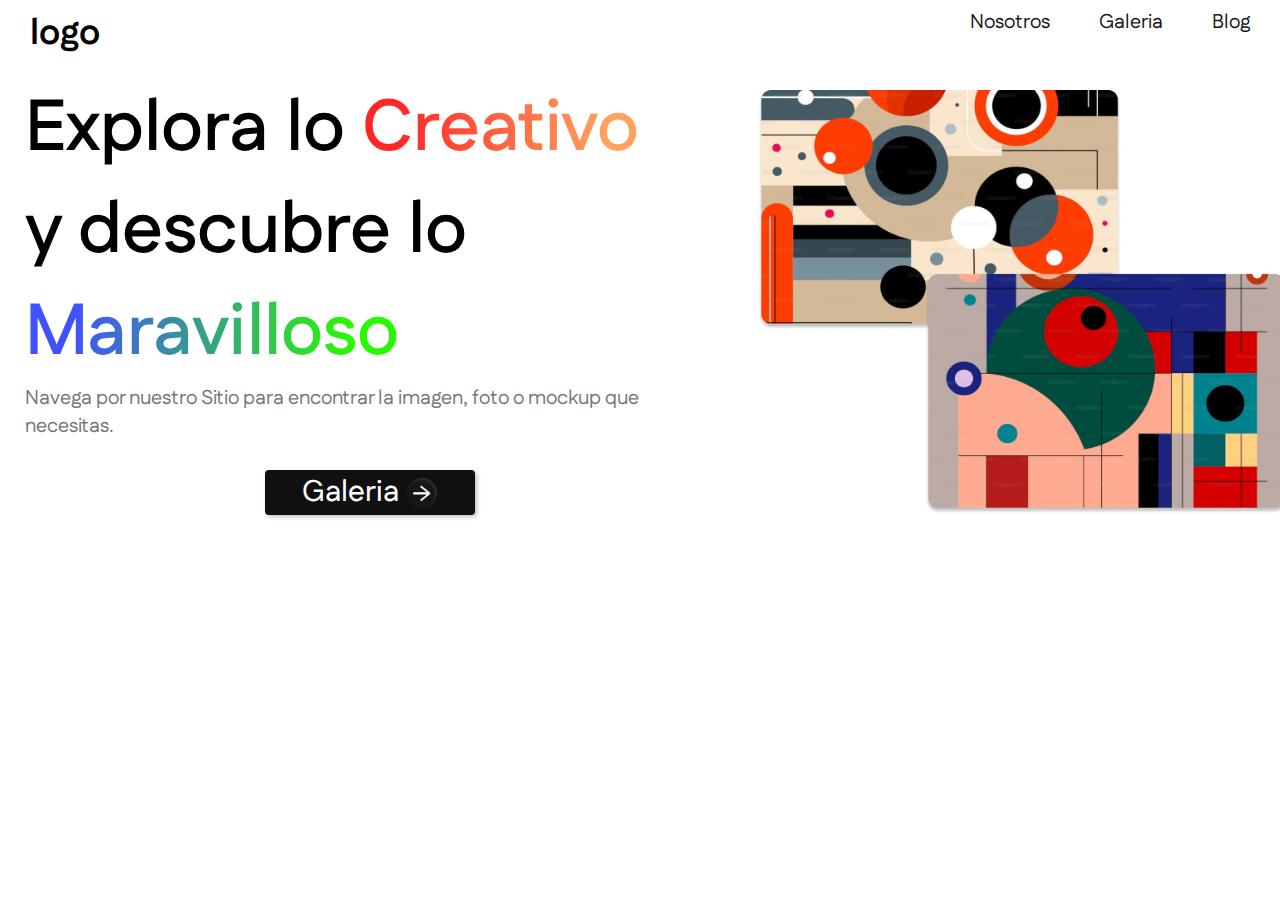
==== src/index.html @ 4ee88a0a "Creacion del Header" ====
<!DOCTYPE html>
<html lang="en">
  <head>
    <meta charset="UTF-8" />
    <meta name="viewport" content="width=device-width, initial-scale=1.0" />
    <title>Galeria de imagen</title>
    <link rel="stylesheet" href="styles.css" />
  </head>
  <body>
    <header class="header-main">
      <section class="header1">
        <h1 class="logo">logo</h1>
        <article class="Descripcion">
          <div class="header__title">
            <h2 class="title">
              Explora lo <span class="desta1">Creativo</span> <br> y descubre lo
              <span class="desta2">Maravilloso</span>
            </h2>
          </div>
          <p class="paragraph">
            Navega por nuestro Sitio para encontrar la imagen, foto o mockup
            que necesitas.
          </p>
          <div class="section-btn">
            <button type="button" class="btn">Galeria
                <img src="../img/Arrow2.png" class="arrow" />
            </button>
            
          </div>
        </article>
      </section>

      <section class="header2">
        <nav class="navigation">
          <a href="#" class="navi">Nosotros</a>
          <a href="#" class="navi">Galeria</a>
          <a href="#" class="navi">Blog</a>
        </nav>

        <picture class="group-img">
          <img src="../img/Imagenes-header.png" class="header__img" />
        </picture>
      </section>
    </header>

    
    </section>
  </body>
</html>
---- src/styles.css ----
* {
  margin: 0;
  box-sizing: border-box;
}

@font-face {
  font-family: "Fustat";
  src: url(../tipografias/Fustat-VariableFont_wght.ttf) format("opentype");
}

body {
  font-family: "Fustat";
}

.header-main {
  display: flex;
  height: 700px;
  justify-content: space-between;
  align-items: flex-start;
  gap: 4px;
}

/* todo: Header uno */
.header1 {
  display: flex;
  width: 714px;
  padding: 8px 0px;
  flex-direction: column;
  justify-content: center;
  align-items: flex-start;
  gap: 4px;
}

.logo {
  position: absolute;
  left: 30px;
  top: 8px;
  font-size: 36px;
}

.Descripcion {
  display: flex;
  padding: 70px 0 0 25px;
  flex-direction: column;
  justify-content: center;
  align-items: flex-start;
  flex: 1 0 0;
  align-self: stretch;
}

.header__title {
  display: flex;
  align-items: center;
  gap: 4px;
  align-self: stretch;
  color: black;
}

.title {
  font-size: 72px;
  font-style: normal;
  font-weight: 600;
  line-height: normal;
}

.desta1 {
  background: linear-gradient(270deg, #ffa260 11.78%, #ff2626 88.22%);
  background-clip: text;
  -webkit-background-clip: text;
  -webkit-text-fill-color: transparent;
}

.desta2 {
  background: linear-gradient(270deg, #29f900 12%, #4151ff 88%);
  background-clip: text;
  -webkit-background-clip: text;
  -webkit-text-fill-color: transparent;
}

.paragraph {
  color: #777575;
  font-size: 20px;
  font-weight: 400;
  margin-bottom: 30px;
}

.section-btn {
  display: flex;
  justify-content: center;
  align-items: center;
  gap: 4px;
  align-self: stretch;
}

.btn {
  display: flex;
  width: 210px;
  align-items: center;
  justify-content: center;
  border: none;
  border-radius: 4px;
  background: #101010;
  color: white;
  font-size: 30px;
  font-weight: 500;
  font-family: "Fustat";
  box-shadow: 2px 2px 4px rgba(0, 0, 0, 0.25);
  gap: 8px;
}

.arrow {
  width: 30px;
  height: 30px;
}

/* todo: Header dos */
.header2 {
  display: flex;
  padding: 8px 0;
  flex-direction: column;
  align-items: flex-start;
  gap: 4px;
  flex: 1 0 0;
  align-self: stretch;
}

.navigation {
  display: flex;
  padding: 0px 30px;
  justify-content: flex-end;
  align-items: center;
  gap: 49px;
  align-self: stretch;
}

.navi {
  color: #161616;
  font-size: 20px;
  font-weight: 400;
  text-decoration: none;
}

.header__img {
  position: relative;
  left: 40px;
  top: 50px;
  width: 530px;
  height: 424px;
}
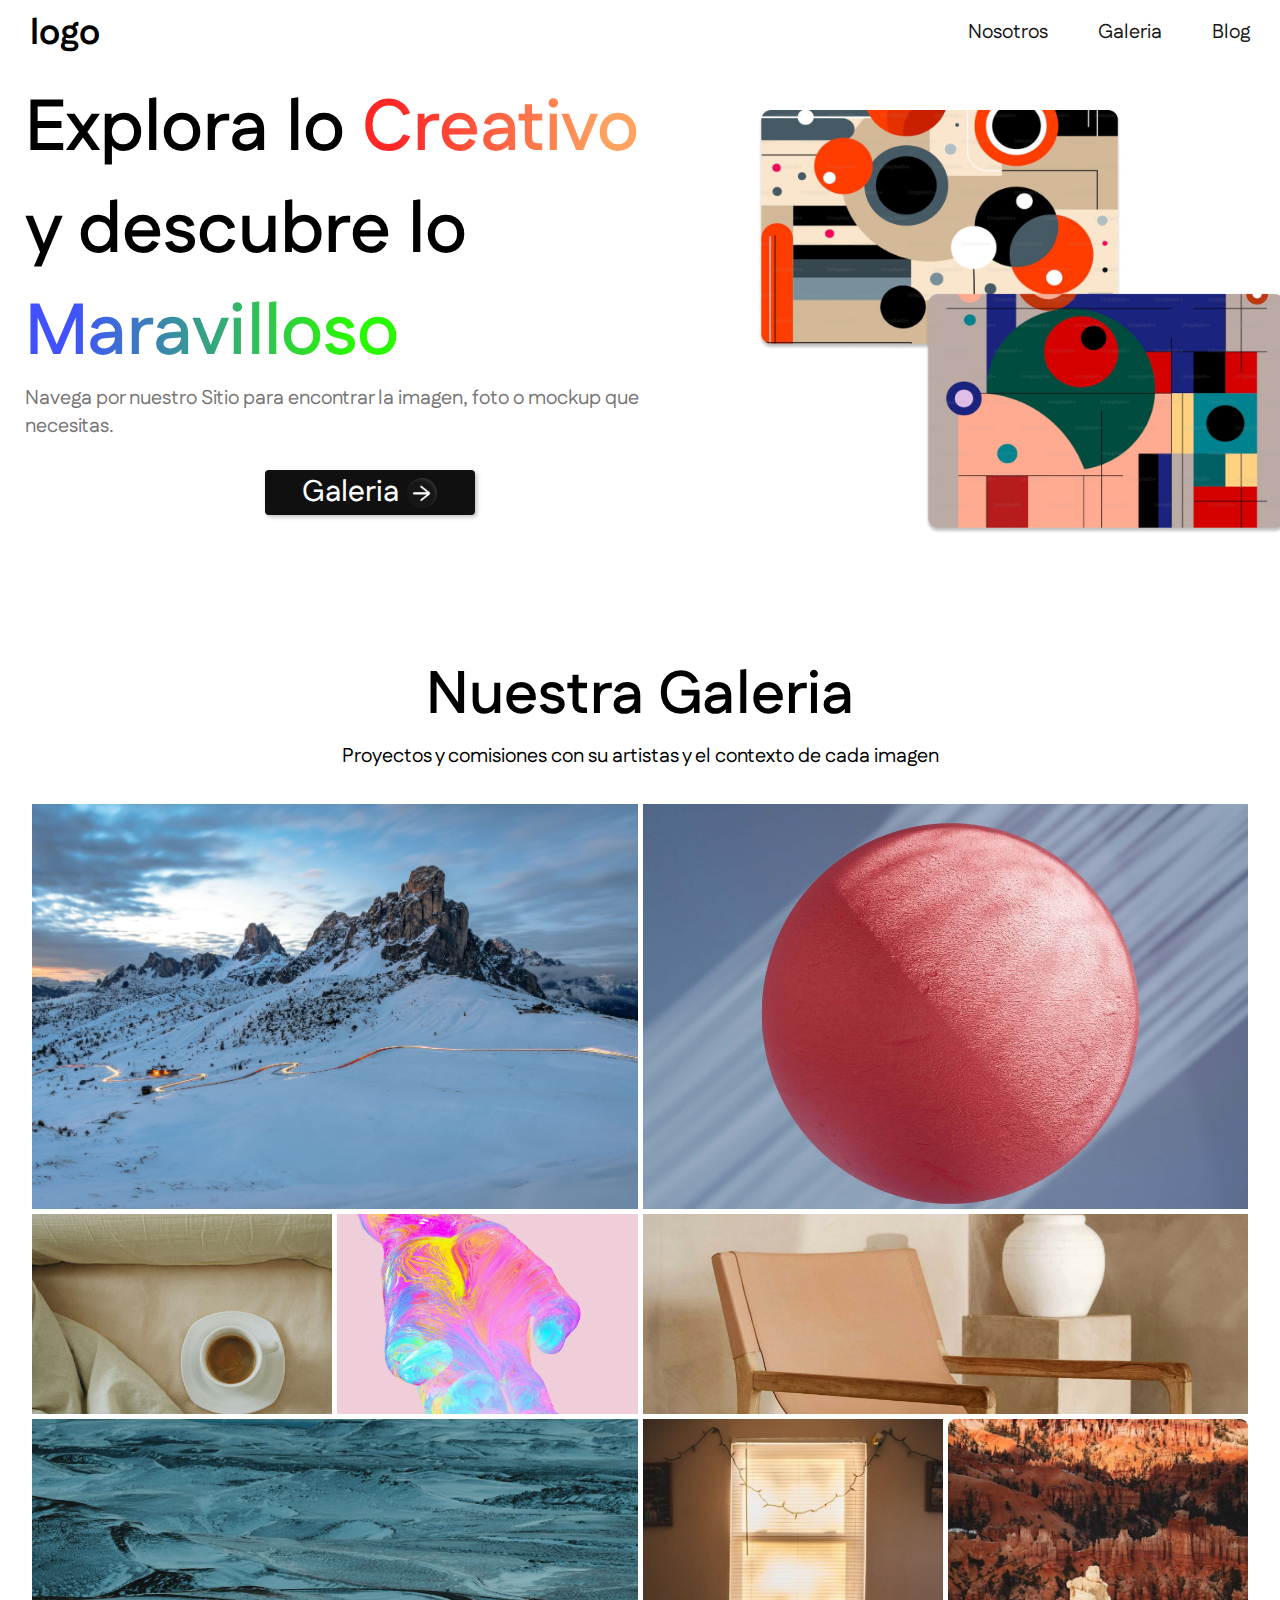
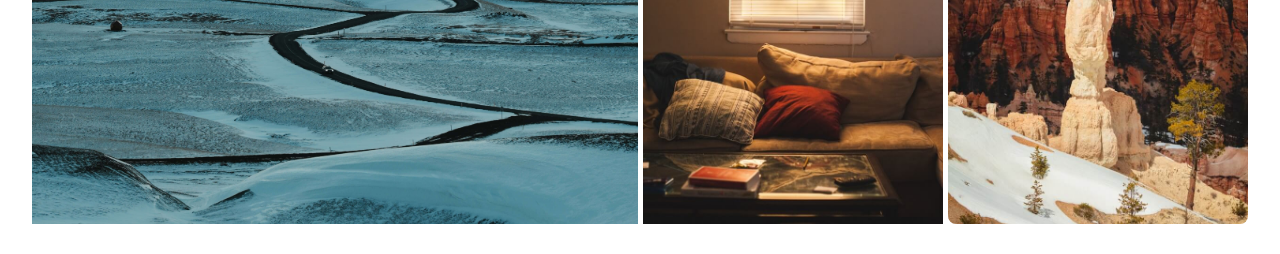
==== commit bb514c32: "Galeria-Basica" ====
--- a/src/index.html
+++ b/src/index.html
@@ -43,7 +43,22 @@
       </section>
     </header>
 
-    
+    <section class="Galeria">
+      <div class="galery-description">
+        <h1 class="galery__title">Nuestra Galeria</h1>
+        <p class="galery__paragraph">Proyectos y comisiones con su artistas y el contexto de cada imagen</p>
+      </div>
+
+      <div class="seccion-imagenes">
+        <img src="/img/Fondo de nieve.jpg" class="main__imagenes img1">
+        <img src="/img/Circulo.jpg" class="main__imagenes img2">
+        <img src="/img/Tasa de cafe.jpg" class="main__imagenes img3">
+        <img src="/img/Ilustracion de mano.jpg" class="main__imagenes img4">
+        <img src="/img/Silla calida.jpg" class="main__imagenes img5">
+        <img src="/img/Desierto.jpg" class="main__imagenes img6">
+        <img src="/img/interior.jpg" class="main__imagenes img7">
+        <img src="/img/Montaña.jpg" class="main__imagenes img8">
+      </div>
     </section>
   </body>
 </html>
--- a/src/styles.css
+++ b/src/styles.css
@@ -14,10 +14,11 @@
 
 .header-main {
   display: flex;
-  height: 700px;
+  height: auto;
   justify-content: space-between;
   align-items: flex-start;
   gap: 4px;
+  margin-bottom: 100px;
 }
 
 /* todo: Header uno */
@@ -126,10 +127,10 @@
 
 .navigation {
   display: flex;
-  padding: 0px 30px;
+  padding: 10px 30px;
   justify-content: flex-end;
   align-items: center;
-  gap: 49px;
+  gap: 50px;
   align-self: stretch;
 }
 
@@ -147,3 +148,67 @@
   width: 530px;
   height: 424px;
 }
+
+/* todo: Seccion de Imagenes */
+.Galeria {
+  display: flex;
+  height: auto;
+  padding: 30px 0 0;
+  flex-direction: column;
+  align-items: center;
+  gap: 4px;
+  align-self: stretch;
+}
+
+.galery-description {
+  display: flex;
+  width: 780px;
+  flex-direction: column;
+  justify-content: center;
+  align-items: center;
+  gap: 4px;
+}
+
+.galery__title {
+  font-size: 60px;
+  font-weight: 600;
+}
+
+.galery__paragraph {
+  font-size: 20px;
+  font-weight: 400;
+}
+
+.seccion-imagenes {
+  display: grid;
+  width: 95%;
+  margin: 30px 0px;
+  grid-template-columns: repeat(4, 1fr);
+  grid-template-rows: 200px 200px 200px 200px 200px;
+  grid-template-areas: 
+    "img1 img1 img2 img2"
+    "img1 img1 img2 img2"
+    "img3 img4 img5 img5" 
+    "img6 img6 img7 img8"
+    "img6 img6 img7 img8";
+  gap: 5px; /* Espacio entre imágenes */
+}
+
+.seccion-imagenes .main__imagenes {
+  width: 100%;
+  height: 100%;
+  object-fit: cover; /* Ajusta las imágenes al espacio asignado */
+  display: block; /* Soluciona problemas de imágenes inline */
+}
+
+.img1 { grid-area: img1; }
+.img2 { grid-area: img2; }
+.img3 { grid-area: img3; }
+.img4 { grid-area: img4; }
+.img5 { grid-area: img5; }
+.img6 {grid-area:  img6; }
+.img7 { grid-area: img7; }
+.img8 {
+    grid-area: img8; 
+    border-radius: 8px;
+  }
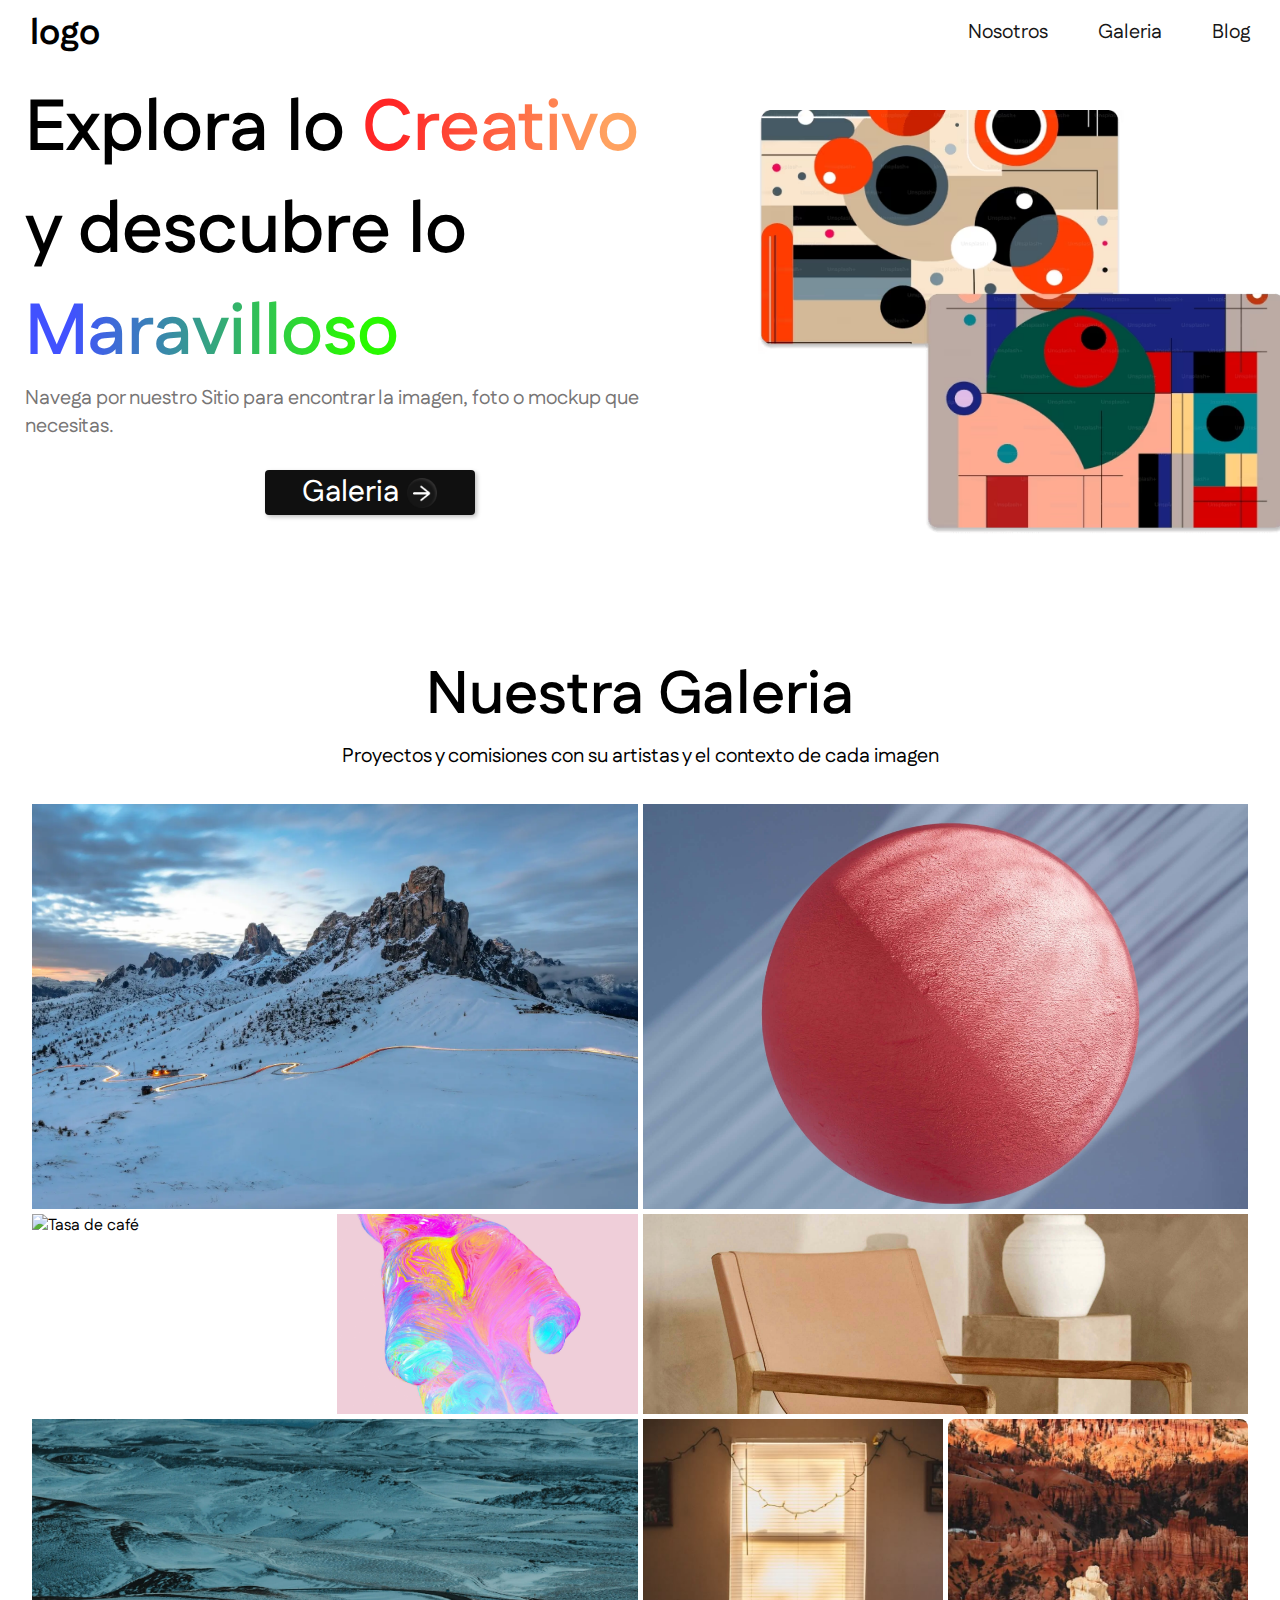
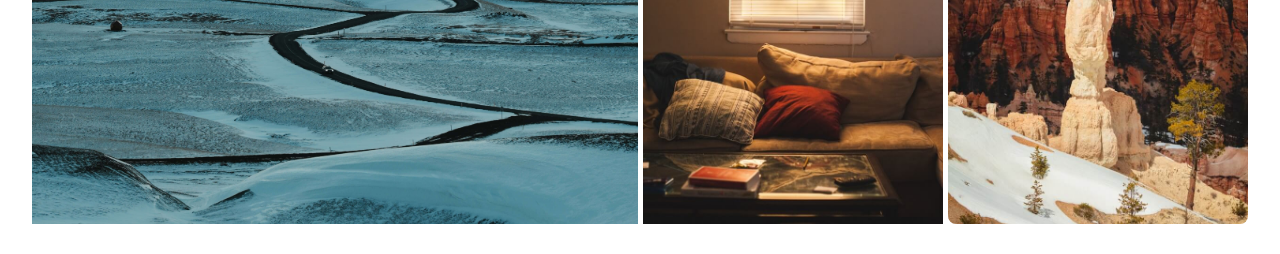
==== commit 46c5be9c: "Optimizacion de imagenes" ====
--- a/src/index.html
+++ b/src/index.html
@@ -13,19 +13,20 @@
         <article class="Descripcion">
           <div class="header__title">
             <h2 class="title">
-              Explora lo <span class="desta1">Creativo</span> <br> y descubre lo
+              Explora lo <span class="desta1">Creativo</span> <br />
+              y descubre lo
               <span class="desta2">Maravilloso</span>
             </h2>
           </div>
           <p class="paragraph">
-            Navega por nuestro Sitio para encontrar la imagen, foto o mockup
-            que necesitas.
+            Navega por nuestro Sitio para encontrar la imagen, foto o mockup que
+            necesitas.
           </p>
           <div class="section-btn">
-            <button type="button" class="btn">Galeria
-                <img src="../img/Arrow2.png" class="arrow" />
+            <button type="button" class="btn">
+              Galeria
+              <img src="../img/Arrow2.png" class="arrow" alt="icon-arrow"/>
             </button>
-            
           </div>
         </article>
       </section>
@@ -38,26 +39,83 @@
         </nav>
 
         <picture class="group-img">
-          <img src="../img/Imagenes-header.png" class="header__img" />
+          <source srcset="/img/Imagenes-header.avif" type="image/avif">
+          <source srcset="/img/Imagenes-header.webp" type="image/webp">
+          <img 
+            src="/img/Imagenes-header.png" 
+            class="header__img" 
+            alt="Imagen del header"
+          />
         </picture>
+        
       </section>
     </header>
 
     <section class="Galeria">
       <div class="galery-description">
         <h1 class="galery__title">Nuestra Galeria</h1>
-        <p class="galery__paragraph">Proyectos y comisiones con su artistas y el contexto de cada imagen</p>
+        <p class="galery__paragraph">
+          Proyectos y comisiones con su artistas y el contexto de cada imagen
+        </p>
       </div>
 
       <div class="seccion-imagenes">
-        <img src="/img/Fondo de nieve.jpg" class="main__imagenes img1">
-        <img src="/img/Circulo.jpg" class="main__imagenes img2">
-        <img src="/img/Tasa de cafe.jpg" class="main__imagenes img3">
-        <img src="/img/Ilustracion de mano.jpg" class="main__imagenes img4">
-        <img src="/img/Silla calida.jpg" class="main__imagenes img5">
-        <img src="/img/Desierto.jpg" class="main__imagenes img6">
-        <img src="/img/interior.jpg" class="main__imagenes img7">
-        <img src="/img/Montaña.jpg" class="main__imagenes img8">
+        <img
+          src="/img/Fondo de nieve.webp"
+          sizes="(max-width: 768px) 100vw, (max-width: 1200px) 50vw, 25vw"
+          class="main__imagenes img1"
+          loading="lazy"
+          alt="Fondo de nieve"
+        />
+        <img
+          src="/img/Circulo.jpg"
+          sizes="(max-width: 768px) 100vw, (max-width: 1200px) 50vw, 25vw"
+          class="main__imagenes img2"
+          loading="lazy"
+          alt="Círculo"
+        />
+        <img
+          src="/img/tasa de cafe.jpg"
+          sizes="(max-width: 768px) 100vw, (max-width: 1200px) 50vw, 25vw"
+          class="main__imagenes img3"
+          loading="lazy"
+          alt="Tasa de café"
+        />
+        <img
+          src="/img/Ilustracion de mano.jpg"
+          sizes="(max-width: 768px) 100vw, (max-width: 1200px) 50vw, 25vw"
+          class="main__imagenes img4"
+          loading="lazy"
+          alt="Ilustración de mano"
+        />
+        <img
+          src="/img/Silla calida.jpg"
+          sizes="(max-width: 768px) 100vw, (max-width: 1200px) 50vw, 25vw"
+          class="main__imagenes img5"
+          loading="lazy"
+          alt="Silla cálida"
+        />
+        <img
+          src="/img/Desierto.jpg"
+          sizes="(max-width: 768px) 100vw, (max-width: 1200px) 50vw, 25vw"
+          class="main__imagenes img6"
+          loading="lazy"
+          alt="Desierto"
+        />
+        <img
+          src="/img/interior.jpg"
+          sizes="(max-width: 768px) 100vw, (max-width: 1200px) 50vw, 25vw"
+          class="main__imagenes img7"
+          loading="lazy"
+          alt="Interior"
+        />
+        <img
+          src="/img/Montaña.jpg"
+          sizes="(max-width: 768px) 100vw, (max-width: 1200px) 50vw, 25vw"
+          class="main__imagenes img8"
+          loading="lazy"
+          alt="Montaña"
+        />
       </div>
     </section>
   </body>
--- a/src/styles.css
+++ b/src/styles.css
@@ -6,6 +6,7 @@
 @font-face {
   font-family: "Fustat";
   src: url(../tipografias/Fustat-VariableFont_wght.ttf) format("opentype");
+  font-display: swap;
 }
 
 body {
